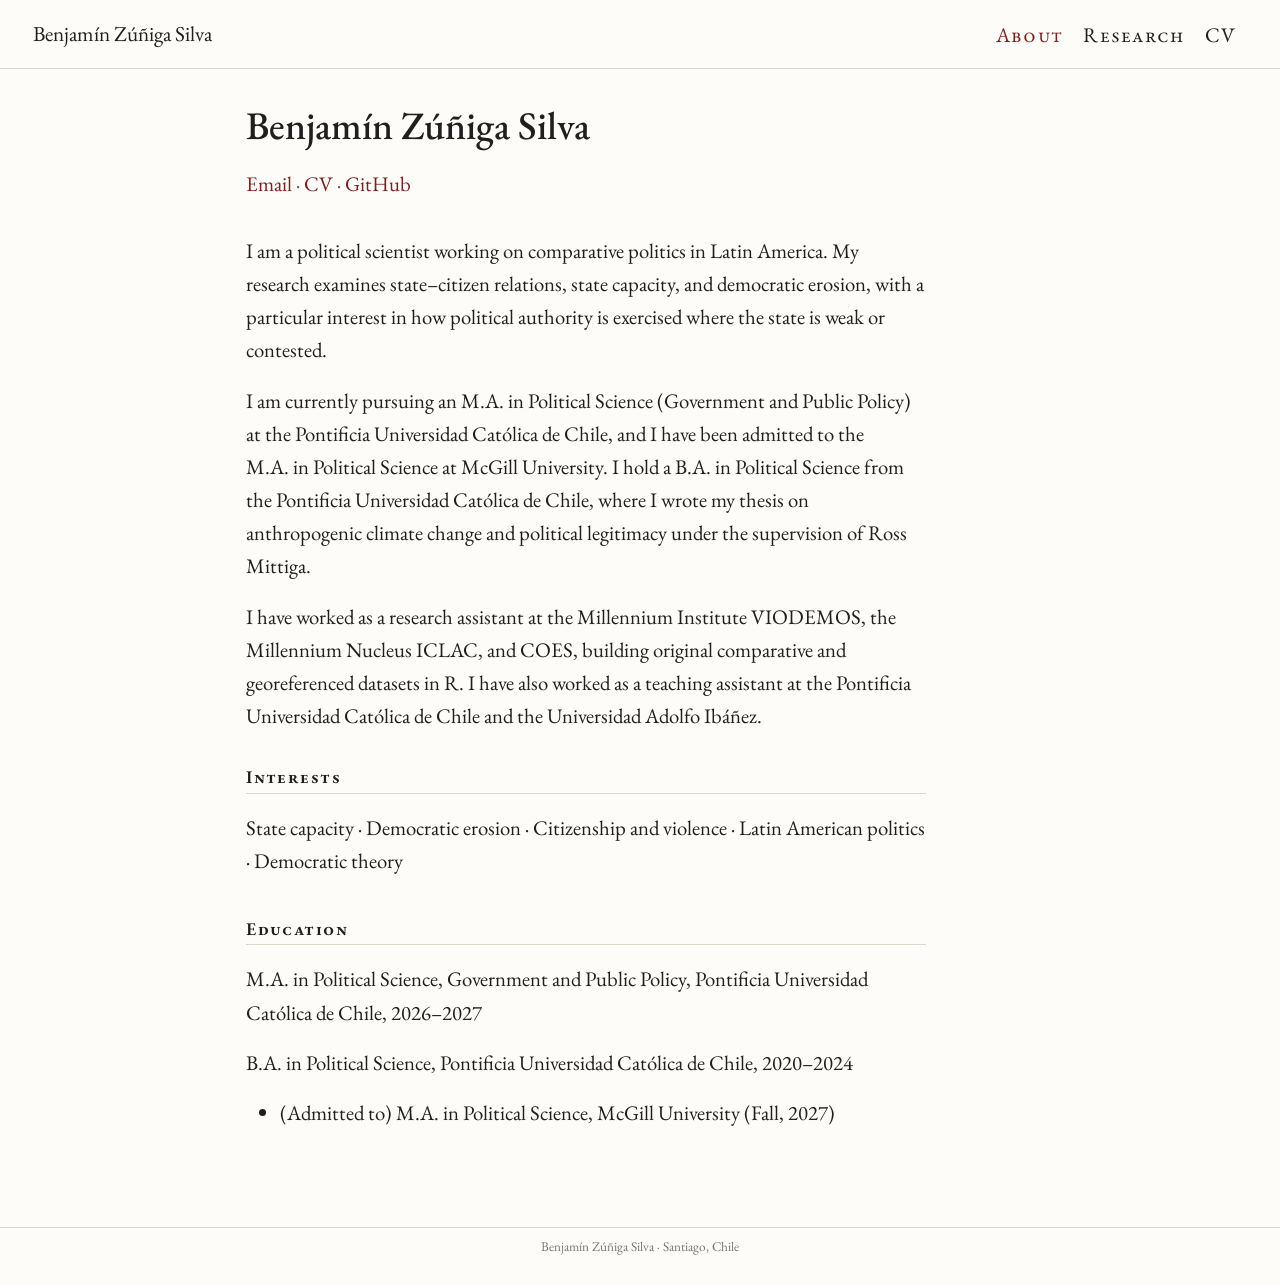
==== index.html @ 7d9057b8 "Built site for gh-pages" ====
<!DOCTYPE html>
<html xmlns="http://www.w3.org/1999/xhtml" lang="en" xml:lang="en"><head>

<meta charset="utf-8">
<meta name="generator" content="quarto-1.10.19">

<meta name="viewport" content="width=device-width, initial-scale=1.0, user-scalable=yes">


<title>Benjamín Zúñiga Silva</title>
<style>
/* Default styles provided by pandoc.
** See https://pandoc.org/MANUAL.html#variables-for-html for config info.
*/
span.smallcaps{font-variant: small-caps;}
div.columns{display: flex; gap: 1.5em;}
div.column{flex: auto;}
@media screen {
div.columns{gap: min(4vw, 1.5em);}
div.column{overflow-x: auto;}
}
div.hanging-indent{margin-left: 1.5em; text-indent: -1.5em;}
ul.task-list{list-style: none;}
ul.task-list li input[type="checkbox"] {
  width: 0.8em;
  margin: 0 0.8em 0.2em -1em; /* quarto-specific, see https://github.com/quarto-dev/quarto-cli/issues/4556 */ 
  vertical-align: middle;
}
</style>


<script src="site_libs/quarto-nav/quarto-nav.js"></script>
<script src="site_libs/quarto-nav/headroom.min.js"></script>
<script src="site_libs/clipboard/clipboard.min.js"></script>
<script src="site_libs/quarto-html/quarto.js" type="module"></script>
<script src="site_libs/quarto-html/tabsets/tabsets.js" type="module"></script>
<script src="site_libs/quarto-html/popper.min.js"></script>
<script src="site_libs/quarto-html/tippy.umd.min.js"></script>
<link href="site_libs/quarto-html/tippy.css" rel="stylesheet">
<link href="site_libs/quarto-html/quarto-syntax-highlighting-bf27225e3a48a9273f3daa8f8e829971.css" rel="stylesheet" id="quarto-text-highlighting-styles">
<script src="site_libs/bootstrap/bootstrap.min.js"></script>
<link href="site_libs/bootstrap/bootstrap-icons.css" rel="stylesheet">
<link href="site_libs/bootstrap/bootstrap-63e26e606b3689ae1793f62080dd4807.min.css" rel="stylesheet" append-hash="true" id="quarto-bootstrap" data-mode="light">
<script id="quarto-search-options" type="application/json">{
  "language": {
    "search-no-results-text": "No results",
    "search-matching-documents-text": "matching documents",
    "search-copy-link-title": "Copy link to search",
    "search-hide-matches-text": "Hide additional matches",
    "search-more-match-text": "more match in this document",
    "search-more-matches-text": "more matches in this document",
    "search-clear-button-title": "Clear",
    "search-text-placeholder": "",
    "search-detached-cancel-button-title": "Cancel",
    "search-submit-button-title": "Submit",
    "search-label": "Search"
  }
}</script>


</head>

<body class="nav-fixed fullcontent quarto-light">

<div id="quarto-search-results"></div>
  <header id="quarto-header" class="headroom fixed-top">
    <nav class="navbar navbar-expand-lg " data-bs-theme="dark">
      <div class="navbar-container container-fluid">
      <div class="navbar-brand-container mx-auto">
    <a class="navbar-brand" href="./index.html">
    <span class="navbar-title">Benjamín Zúñiga Silva</span>
    </a>
  </div>
          <button class="navbar-toggler" type="button" data-bs-toggle="collapse" data-bs-target="#navbarCollapse" aria-controls="navbarCollapse" role="menu" aria-expanded="false" aria-label="Toggle navigation" onclick="if (window.quartoToggleHeadroom) { window.quartoToggleHeadroom(); }">
  <span class="navbar-toggler-icon"></span>
</button>
          <div class="collapse navbar-collapse" id="navbarCollapse">
            <ul class="navbar-nav navbar-nav-scroll ms-auto">
  <li class="nav-item">
    <a class="nav-link active" href="./index.html" aria-current="page"> 
<span class="menu-text">About</span></a>
  </li>  
  <li class="nav-item">
    <a class="nav-link" href="./research.html"> 
<span class="menu-text">Research</span></a>
  </li>  
  <li class="nav-item">
    <a class="nav-link" href="./cv.pdf"> 
<span class="menu-text">CV</span></a>
  </li>  
</ul>
          </div> <!-- /navcollapse -->
            <div class="quarto-navbar-tools">
</div>
      </div> <!-- /container-fluid -->
    </nav>
</header>
<!-- content -->
<div id="quarto-content" class="quarto-container page-columns page-rows-contents page-layout-article page-navbar">
<!-- sidebar -->
<!-- margin-sidebar -->
    
<!-- main -->
<main class="content" id="quarto-document-content">

<header id="title-block-header" class="quarto-title-block default">
<div class="quarto-title">
<h1 class="title">Benjamín Zúñiga Silva</h1>
</div>



<div class="quarto-title-meta">

    
  
    
  </div>
  


</header>


<div class="contact">
<p><a href="mailto:benjamn.ziga@uc.cl">Email</a> · <a href="cv.pdf">CV</a> · <a href="https://github.com/benjaminzunigasilva">GitHub</a></p>
</div>
<p>I am a political scientist working on comparative politics in Latin America. My research examines state–citizen relations, state capacity, and democratic erosion, with a particular interest in how political authority is exercised where the state is weak or contested.</p>
<p>I am currently pursuing an M.A.&nbsp;in Political Science (Government and Public Policy) at the Pontificia Universidad Católica de Chile, and I have been admitted to the M.A.&nbsp;in Political Science at McGill University. I hold a B.A. in Political Science from the Pontificia Universidad Católica de Chile, where I wrote my thesis on anthropogenic climate change and political legitimacy under the supervision of Ross Mittiga.</p>
<p>I have worked as a research assistant at the Millennium Institute VIODEMOS, the Millennium Nucleus ICLAC, and COES, building original comparative and georeferenced datasets in R. I have also worked as a teaching assistant at the Pontificia Universidad Católica de Chile and the Universidad Adolfo Ibáñez.</p>
<section id="interests" class="level2">
<h2 data-anchor-id="interests">Interests</h2>
<p>State capacity · Democratic erosion · Citizenship and violence · Latin American politics · Democratic theory</p>
</section>
<section id="education" class="level2">
<h2 data-anchor-id="education">Education</h2>
<p>M.A.&nbsp;in Political Science, Government and Public Policy, Pontificia Universidad Católica de Chile, 2026–2027</p>
<p>B.A. in Political Science, Pontificia Universidad Católica de Chile, 2020–2024</p>
<ul>
<li>(Admitted to) M.A.&nbsp;in Political Science, McGill University (Fall, 2027)</li>
</ul>


</section>

</main> <!-- /main -->
<script id="quarto-html-after-body" type="application/javascript">
  window.document.addEventListener("DOMContentLoaded", function (event) {
    const isCodeAnnotation = (el) => {
      for (const clz of el.classList) {
        if (clz.startsWith('code-annotation-')) {                     
          return true;
        }
      }
      return false;
    }
    const onCopySuccess = function(e) {
      // button target
      const button = e.trigger;
      // don't keep focus
      button.blur();
      // flash "checked"
      button.classList.add('code-copy-button-checked');
      var currentTitle = button.getAttribute("title");
      button.setAttribute("title", "Copied!");
      let tooltip;
      if (window.bootstrap) {
        button.setAttribute("data-bs-toggle", "tooltip");
        button.setAttribute("data-bs-placement", "left");
        button.setAttribute("data-bs-title", "Copied!");
        tooltip = new bootstrap.Tooltip(button, 
          { trigger: "manual", 
            customClass: "code-copy-button-tooltip",
            offset: [0, -8]});
        tooltip.show();    
      }
      setTimeout(function() {
        if (tooltip) {
          tooltip.hide();
          button.removeAttribute("data-bs-title");
          button.removeAttribute("data-bs-toggle");
          button.removeAttribute("data-bs-placement");
        }
        button.setAttribute("title", currentTitle);
        button.classList.remove('code-copy-button-checked');
      }, 1000);
      // clear code selection
      e.clearSelection();
    }
    const getTextToCopy = function(trigger) {
      const outerScaffold = trigger.parentElement.cloneNode(true);
      const codeEl = outerScaffold.querySelector('code');
      for (const childEl of codeEl.children) {
        if (isCodeAnnotation(childEl)) {
          childEl.remove();
        }
      }
      return codeEl.innerText;
    }
    const clipboard = new window.ClipboardJS('.code-copy-button:not([data-in-quarto-modal])', {
      text: getTextToCopy
    });
    clipboard.on('success', onCopySuccess);
    if (window.document.getElementById('quarto-embedded-source-code-modal')) {
      const clipboardModal = new window.ClipboardJS('.code-copy-button[data-in-quarto-modal]', {
        text: getTextToCopy,
        container: window.document.getElementById('quarto-embedded-source-code-modal')
      });
      clipboardModal.on('success', onCopySuccess);
    }
      var localhostRegex = new RegExp(/^(?:http|https):\/\/localhost\:?[0-9]*\//);
      var mailtoRegex = new RegExp(/^mailto:/);
        var filterRegex = new RegExp("https:\/\/benjaminzunigasilva\.github\.io");
      var isInternal = (href) => {
          return filterRegex.test(href) || localhostRegex.test(href) || mailtoRegex.test(href);
      }
      // Inspect non-navigation links and adorn them if external
     var links = window.document.querySelectorAll('a[href]:not(.nav-link):not(.navbar-brand):not(.toc-action):not(.sidebar-link):not(.sidebar-item-toggle):not(.pagination-link):not(.no-external):not([aria-hidden]):not(.dropdown-item):not(.quarto-navigation-tool):not(.about-link)');
      for (var i=0; i<links.length; i++) {
        const link = links[i];
        if (!isInternal(link.href)) {
          // undo the damage that might have been done by quarto-nav.js in the case of
          // links that we want to consider external
          if (link.dataset.originalHref !== undefined) {
            link.href = link.dataset.originalHref;
          }
        }
      }
    function tippyHover(el, contentFn, onTriggerFn, onUntriggerFn) {
      const config = {
        allowHTML: true,
        maxWidth: 500,
        delay: 100,
        arrow: false,
        appendTo: function(el) {
            return el.parentElement;
        },
        interactive: true,
        interactiveBorder: 10,
        theme: 'quarto',
        placement: 'bottom-start',
      };
      if (contentFn) {
        config.content = contentFn;
      }
      if (onTriggerFn) {
        config.onTrigger = onTriggerFn;
      }
      if (onUntriggerFn) {
        config.onUntrigger = onUntriggerFn;
      }
      window.tippy(el, config); 
    }
    const noterefs = window.document.querySelectorAll('a[role="doc-noteref"]');
    for (var i=0; i<noterefs.length; i++) {
      const ref = noterefs[i];
      tippyHover(ref, function() {
        // use id or data attribute instead here
        let href = ref.getAttribute('data-footnote-href') || ref.getAttribute('href');
        try { href = new URL(href).hash; } catch {}
        const id = href.replace(/^#\/?/, "");
        const note = window.document.getElementById(id);
        if (note) {
          return note.innerHTML;
        } else {
          return "";
        }
      });
    }
    const xrefs = window.document.querySelectorAll('a.quarto-xref');
    const processXRef = (id, note) => {
      // Strip column container classes
      const stripColumnClz = (el) => {
        el.classList.remove("page-full", "page-columns");
        if (el.children) {
          for (const child of el.children) {
            stripColumnClz(child);
          }
        }
      }
      stripColumnClz(note)
      if (id === null || id.startsWith('sec-')) {
        // Special case sections, only their first couple elements
        const container = document.createElement("div");
        if (note.children && note.children.length > 2) {
          container.appendChild(note.children[0].cloneNode(true));
          for (let i = 1; i < note.children.length; i++) {
            const child = note.children[i];
            if (child.tagName === "P" && child.innerText === "") {
              continue;
            } else {
              container.appendChild(child.cloneNode(true));
              break;
            }
          }
          if (window.Quarto?.typesetMath) {
            window.Quarto.typesetMath(container);
          }
          return container.innerHTML
        } else {
          if (window.Quarto?.typesetMath) {
            window.Quarto.typesetMath(note);
          }
          return note.innerHTML;
        }
      } else {
        // Remove any anchor links if they are present
        const anchorLink = note.querySelector('a.anchorjs-link');
        if (anchorLink) {
          anchorLink.remove();
        }
        if (window.Quarto?.typesetMath) {
          window.Quarto.typesetMath(note);
        }
        if (note.classList.contains("callout")) {
          return note.outerHTML;
        } else {
          return note.innerHTML;
        }
      }
    }
    for (var i=0; i<xrefs.length; i++) {
      const xref = xrefs[i];
      tippyHover(xref, undefined, function(instance) {
        instance.disable();
        let url = xref.getAttribute('href');
        let hash = undefined; 
        if (url.startsWith('#')) {
          hash = url;
        } else {
          try { hash = new URL(url).hash; } catch {}
        }
        if (hash) {
          const id = hash.replace(/^#\/?/, "");
          const note = window.document.getElementById(id);
          if (note !== null) {
            try {
              const html = processXRef(id, note.cloneNode(true));
              instance.setContent(html);
            } finally {
              instance.enable();
              instance.show();
            }
          } else {
            // See if we can fetch this
            fetch(url.split('#')[0])
            .then(res => res.text())
            .then(html => {
              const parser = new DOMParser();
              const htmlDoc = parser.parseFromString(html, "text/html");
              const note = htmlDoc.getElementById(id);
              if (note !== null) {
                const html = processXRef(id, note);
                instance.setContent(html);
              } 
            }).finally(() => {
              instance.enable();
              instance.show();
            });
          }
        } else {
          // See if we can fetch a full url (with no hash to target)
          // This is a special case and we should probably do some content thinning / targeting
          fetch(url)
          .then(res => res.text())
          .then(html => {
            const parser = new DOMParser();
            const htmlDoc = parser.parseFromString(html, "text/html");
            const note = htmlDoc.querySelector('main.content');
            if (note !== null) {
              // This should only happen for chapter cross references
              // (since there is no id in the URL)
              // remove the first header
              if (note.children.length > 0 && note.children[0].tagName === "HEADER") {
                note.children[0].remove();
              }
              const html = processXRef(null, note);
              instance.setContent(html);
            } 
          }).finally(() => {
            instance.enable();
            instance.show();
          });
        }
      }, function(instance) {
      });
    }
        let selectedAnnoteEl;
        const selectorForAnnotation = ( cell, annotation) => {
          let cellAttr = 'data-code-cell="' + cell + '"';
          let lineAttr = 'data-code-annotation="' +  annotation + '"';
          const selector = 'span[' + cellAttr + '][' + lineAttr + ']';
          return selector;
        }
        const selectCodeLines = (annoteEl) => {
          const doc = window.document;
          const targetCell = annoteEl.getAttribute("data-target-cell");
          const targetAnnotation = annoteEl.getAttribute("data-target-annotation");
          const annoteSpan = window.document.querySelector(selectorForAnnotation(targetCell, targetAnnotation));
          const lines = annoteSpan.getAttribute("data-code-lines").split(",");
          const lineIds = lines.map((line) => {
            return targetCell + "-" + line;
          })
          let top = null;
          let height = null;
          let parent = null;
          if (lineIds.length > 0) {
              //compute the position of the single el (top and bottom and make a div)
              const el = window.document.getElementById(lineIds[0]);
              top = el.offsetTop;
              height = el.offsetHeight;
              parent = el.parentElement.parentElement;
            if (lineIds.length > 1) {
              const lastEl = window.document.getElementById(lineIds[lineIds.length - 1]);
              const bottom = lastEl.offsetTop + lastEl.offsetHeight;
              height = bottom - top;
            }
            if (top !== null && height !== null && parent !== null) {
              // cook up a div (if necessary) and position it 
              let div = window.document.getElementById("code-annotation-line-highlight");
              if (div === null) {
                div = window.document.createElement("div");
                div.setAttribute("id", "code-annotation-line-highlight");
                div.style.position = 'absolute';
                parent.appendChild(div);
              }
              div.style.top = top - 2 + "px";
              div.style.height = height + 4 + "px";
              div.style.left = 0;
              let gutterDiv = window.document.getElementById("code-annotation-line-highlight-gutter");
              if (gutterDiv === null) {
                gutterDiv = window.document.createElement("div");
                gutterDiv.setAttribute("id", "code-annotation-line-highlight-gutter");
                gutterDiv.style.position = 'absolute';
                const codeCell = window.document.getElementById(targetCell);
                const gutter = codeCell.querySelector('.code-annotation-gutter');
                gutter.appendChild(gutterDiv);
              }
              gutterDiv.style.top = top - 2 + "px";
              gutterDiv.style.height = height + 4 + "px";
            }
            selectedAnnoteEl = annoteEl;
          }
        };
        const unselectCodeLines = () => {
          const elementsIds = ["code-annotation-line-highlight", "code-annotation-line-highlight-gutter"];
          elementsIds.forEach((elId) => {
            const div = window.document.getElementById(elId);
            if (div) {
              div.remove();
            }
          });
          selectedAnnoteEl = undefined;
        };
          // Handle positioning of the toggle
      window.addEventListener(
        "resize",
        throttle(() => {
          elRect = undefined;
          if (selectedAnnoteEl) {
            selectCodeLines(selectedAnnoteEl);
          }
        }, 10)
      );
      function throttle(fn, ms) {
      let throttle = false;
      let timer;
        return (...args) => {
          if(!throttle) { // first call gets through
              fn.apply(this, args);
              throttle = true;
          } else { // all the others get throttled
              if(timer) clearTimeout(timer); // cancel #2
              timer = setTimeout(() => {
                fn.apply(this, args);
                timer = throttle = false;
              }, ms);
          }
        };
      }
        // Attach click handler to the DT
        const annoteDls = window.document.querySelectorAll('dt[data-target-cell]');
        for (const annoteDlNode of annoteDls) {
          annoteDlNode.addEventListener('click', (event) => {
            const clickedEl = event.target;
            if (clickedEl !== selectedAnnoteEl) {
              unselectCodeLines();
              const activeEl = window.document.querySelector('dt[data-target-cell].code-annotation-active');
              if (activeEl) {
                activeEl.classList.remove('code-annotation-active');
              }
              selectCodeLines(clickedEl);
              clickedEl.classList.add('code-annotation-active');
            } else {
              // Unselect the line
              unselectCodeLines();
              clickedEl.classList.remove('code-annotation-active');
            }
          });
        }
    const findCites = (el) => {
      const parentEl = el.parentElement;
      if (parentEl) {
        const cites = parentEl.dataset.cites;
        if (cites) {
          return {
            el,
            cites: cites.split(' ')
          };
        } else {
          return findCites(el.parentElement)
        }
      } else {
        return undefined;
      }
    };
    var bibliorefs = window.document.querySelectorAll('a[role="doc-biblioref"]');
    for (var i=0; i<bibliorefs.length; i++) {
      const ref = bibliorefs[i];
      const citeInfo = findCites(ref);
      if (citeInfo) {
        tippyHover(citeInfo.el, function() {
          var popup = window.document.createElement('div');
          citeInfo.cites.forEach(function(cite) {
            var citeDiv = window.document.createElement('div');
            citeDiv.classList.add('hanging-indent');
            citeDiv.classList.add('csl-entry');
            var biblioDiv = window.document.getElementById('ref-' + cite);
            if (biblioDiv) {
              citeDiv.innerHTML = biblioDiv.innerHTML;
            }
            popup.appendChild(citeDiv);
          });
          return popup.innerHTML;
        });
      }
    }
  });
  </script>
</div> <!-- /content -->
<footer class="footer">
  <div class="nav-footer">
    <div class="nav-footer-left">
      &nbsp;
    </div>   
    <div class="nav-footer-center">
<p>Benjamín Zúñiga Silva · Santiago, Chile</p>
</div>
    <div class="nav-footer-right">
      &nbsp;
    </div>
  </div>
</footer>




</body></html>
---- site_libs/quarto-html/tippy.css ----
.tippy-box[data-animation=fade][data-state=hidden]{opacity:0}[data-tippy-root]{max-width:calc(100vw - 10px)}.tippy-box{position:relative;background-color:#333;color:#fff;border-radius:4px;font-size:14px;line-height:1.4;white-space:normal;outline:0;transition-property:transform,visibility,opacity}.tippy-box[data-placement^=top]>.tippy-arrow{bottom:0}.tippy-box[data-placement^=top]>.tippy-arrow:before{bottom:-7px;left:0;border-width:8px 8px 0;border-top-color:initial;transform-origin:center top}.tippy-box[data-placement^=bottom]>.tippy-arrow{top:0}.tippy-box[data-placement^=bottom]>.tippy-arrow:before{top:-7px;left:0;border-width:0 8px 8px;border-bottom-color:initial;transform-origin:center bottom}.tippy-box[data-placement^=left]>.tippy-arrow{right:0}.tippy-box[data-placement^=left]>.tippy-arrow:before{border-width:8px 0 8px 8px;border-left-color:initial;right:-7px;transform-origin:center left}.tippy-box[data-placement^=right]>.tippy-arrow{left:0}.tippy-box[data-placement^=right]>.tippy-arrow:before{left:-7px;border-width:8px 8px 8px 0;border-right-color:initial;transform-origin:center right}.tippy-box[data-inertia][data-state=visible]{transition-timing-function:cubic-bezier(.54,1.5,.38,1.11)}.tippy-arrow{width:16px;height:16px;color:#333}.tippy-arrow:before{content:"";position:absolute;border-color:transparent;border-style:solid}.tippy-content{position:relative;padding:5px 9px;z-index:1}
---- site_libs/quarto-html/quarto-syntax-highlighting-bf27225e3a48a9273f3daa8f8e829971.css ----
/* quarto syntax highlight colors */
:root {
  --quarto-hl-ot-color: #003B4F;
  --quarto-hl-at-color: #657422;
  --quarto-hl-ss-color: #20794D;
  --quarto-hl-an-color: #5E5E5E;
  --quarto-hl-fu-color: #4758AB;
  --quarto-hl-st-color: #20794D;
  --quarto-hl-cf-color: #003B4F;
  --quarto-hl-op-color: #5E5E5E;
  --quarto-hl-er-color: #AD0000;
  --quarto-hl-bn-color: #AD0000;
  --quarto-hl-al-color: #AD0000;
  --quarto-hl-va-color: #111111;
  --quarto-hl-bu-color: inherit;
  --quarto-hl-ex-color: inherit;
  --quarto-hl-pp-color: #AD0000;
  --quarto-hl-in-color: #5E5E5E;
  --quarto-hl-vs-color: #20794D;
  --quarto-hl-wa-color: #5E5E5E;
  --quarto-hl-do-color: #5E5E5E;
  --quarto-hl-im-color: #00769E;
  --quarto-hl-ch-color: #20794D;
  --quarto-hl-dt-color: #AD0000;
  --quarto-hl-fl-color: #AD0000;
  --quarto-hl-co-color: #5E5E5E;
  --quarto-hl-cv-color: #5E5E5E;
  --quarto-hl-cn-color: #8f5902;
  --quarto-hl-sc-color: #5E5E5E;
  --quarto-hl-dv-color: #AD0000;
  --quarto-hl-kw-color: #003B4F;
}

/* other quarto variables */
:root {
  --quarto-font-monospace: SFMono-Regular, Menlo, Monaco, Consolas, "Liberation Mono", "Courier New", monospace;
}

/* syntax highlight based on Pandoc's rules */
pre > code.sourceCode > span {
  color: #003B4F;
}

code.sourceCode > span {
  color: #003B4F;
}

div.sourceCode,
div.sourceCode pre.sourceCode {
  color: #003B4F;
}

/* Normal */
code span {
  color: #003B4F;
}

/* Alert */
code span.al {
  color: #AD0000;
  font-style: inherit;
}

/* Annotation */
code span.an {
  color: #5E5E5E;
  font-style: inherit;
}

/* Attribute */
code span.at {
  color: #657422;
  font-style: inherit;
}

/* BaseN */
code span.bn {
  color: #AD0000;
  font-style: inherit;
}

/* BuiltIn */
code span.bu {
  font-style: inherit;
}

/* ControlFlow */
code span.cf {
  color: #003B4F;
  font-weight: bold;
  font-style: inherit;
}

/* Char */
code span.ch {
  color: #20794D;
  font-style: inherit;
}

/* Constant */
code span.cn {
  color: #8f5902;
  font-style: inherit;
}

/* Comment */
code span.co {
  color: #5E5E5E;
  font-style: inherit;
}

/* CommentVar */
code span.cv {
  color: #5E5E5E;
  font-style: italic;
}

/* Documentation */
code span.do {
  color: #5E5E5E;
  font-style: italic;
}

/* DataType */
code span.dt {
  color: #AD0000;
  font-style: inherit;
}

/* DecVal */
code span.dv {
  color: #AD0000;
  font-style: inherit;
}

/* Error */
code span.er {
  color: #AD0000;
  font-style: inherit;
}

/* Extension */
code span.ex {
  font-style: inherit;
}

/* Float */
code span.fl {
  color: #AD0000;
  font-style: inherit;
}

/* Function */
code span.fu {
  color: #4758AB;
  font-style: inherit;
}

/* Import */
code span.im {
  color: #00769E;
  font-style: inherit;
}

/* Information */
code span.in {
  color: #5E5E5E;
  font-style: inherit;
}

/* Keyword */
code span.kw {
  color: #003B4F;
  font-weight: bold;
  font-style: inherit;
}

/* Operator */
code span.op {
  color: #5E5E5E;
  font-style: inherit;
}

/* Other */
code span.ot {
  color: #003B4F;
  font-style: inherit;
}

/* Preprocessor */
code span.pp {
  color: #AD0000;
  font-style: inherit;
}

/* SpecialChar */
code span.sc {
  color: #5E5E5E;
  font-style: inherit;
}

/* SpecialString */
code span.ss {
  color: #20794D;
  font-style: inherit;
}

/* String */
code span.st {
  color: #20794D;
  font-style: inherit;
}

/* Variable */
code span.va {
  color: #111111;
  font-style: inherit;
}

/* VerbatimString */
code span.vs {
  color: #20794D;
  font-style: inherit;
}

/* Warning */
code span.wa {
  color: #5E5E5E;
  font-style: italic;
}

.prevent-inlining {
  content: "</";
}

/*# sourceMappingURL=8be38f48d34c45af72792cbd699585e7.css.map */
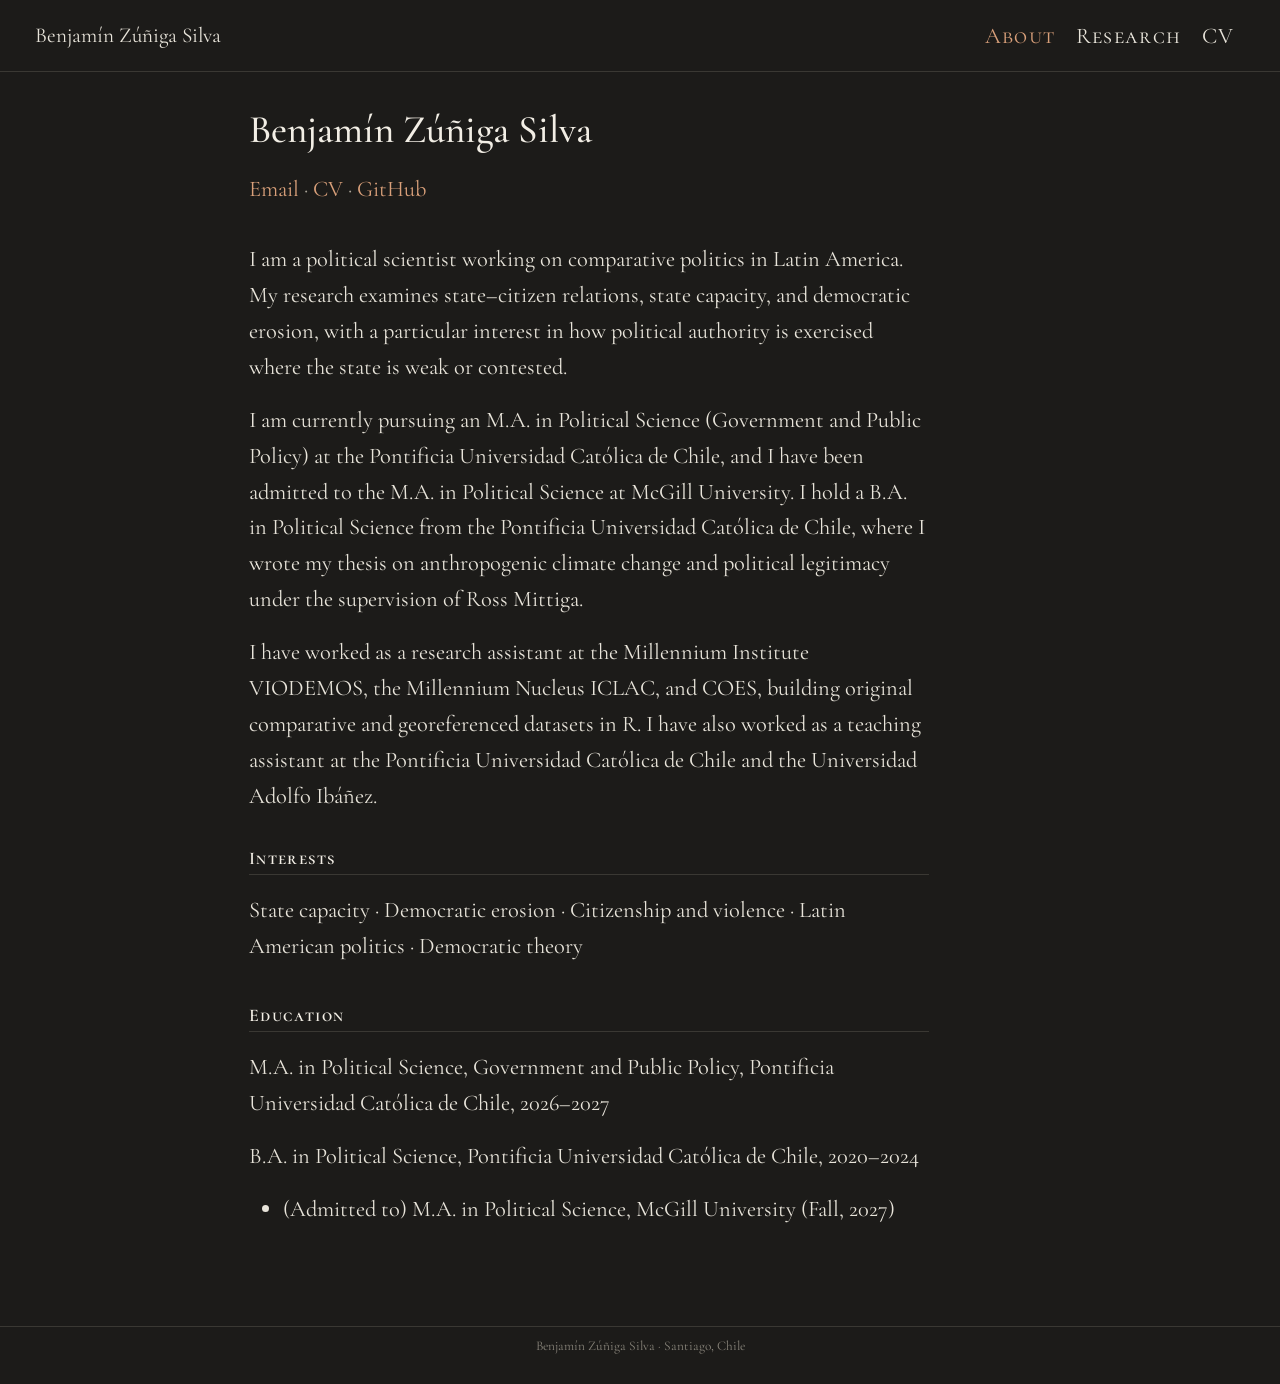
==== commit 5822168f: "Built site for gh-pages" ====
--- a/index.html
+++ b/index.html
@@ -37,10 +37,10 @@
 <script src="site_libs/quarto-html/popper.min.js"></script>
 <script src="site_libs/quarto-html/tippy.umd.min.js"></script>
 <link href="site_libs/quarto-html/tippy.css" rel="stylesheet">
-<link href="site_libs/quarto-html/quarto-syntax-highlighting-bf27225e3a48a9273f3daa8f8e829971.css" rel="stylesheet" id="quarto-text-highlighting-styles">
+<link href="site_libs/quarto-html/quarto-syntax-highlighting-dark-b626d73c4c936ccc3cb08be7d45d1df6.css" rel="stylesheet" id="quarto-text-highlighting-styles">
 <script src="site_libs/bootstrap/bootstrap.min.js"></script>
 <link href="site_libs/bootstrap/bootstrap-icons.css" rel="stylesheet">
-<link href="site_libs/bootstrap/bootstrap-63e26e606b3689ae1793f62080dd4807.min.css" rel="stylesheet" append-hash="true" id="quarto-bootstrap" data-mode="light">
+<link href="site_libs/bootstrap/bootstrap-64f70903b8ad0e9bda1db15877150b07.min.css" rel="stylesheet" append-hash="true" id="quarto-bootstrap" data-mode="dark">
 <script id="quarto-search-options" type="application/json">{
   "language": {
     "search-no-results-text": "No results",
--- a/site_libs/quarto-html/quarto-syntax-highlighting-dark-b626d73c4c936ccc3cb08be7d45d1df6.css
+++ b/site_libs/quarto-html/quarto-syntax-highlighting-dark-b626d73c4c936ccc3cb08be7d45d1df6.css
@@ -0,0 +1,219 @@
+/* quarto syntax highlight colors */
+:root {
+  --quarto-hl-al-color: #f07178;
+  --quarto-hl-an-color: #d4d0ab;
+  --quarto-hl-at-color: #00e0e0;
+  --quarto-hl-bn-color: #d4d0ab;
+  --quarto-hl-bu-color: #abe338;
+  --quarto-hl-ch-color: #abe338;
+  --quarto-hl-co-color: #f8f8f2;
+  --quarto-hl-cv-color: #ffd700;
+  --quarto-hl-cn-color: #ffd700;
+  --quarto-hl-cf-color: #ffa07a;
+  --quarto-hl-dt-color: #ffa07a;
+  --quarto-hl-dv-color: #d4d0ab;
+  --quarto-hl-do-color: #f8f8f2;
+  --quarto-hl-er-color: #f07178;
+  --quarto-hl-ex-color: #00e0e0;
+  --quarto-hl-fl-color: #d4d0ab;
+  --quarto-hl-fu-color: #ffa07a;
+  --quarto-hl-im-color: #abe338;
+  --quarto-hl-in-color: #d4d0ab;
+  --quarto-hl-kw-color: #ffa07a;
+  --quarto-hl-op-color: #ffa07a;
+  --quarto-hl-ot-color: #00e0e0;
+  --quarto-hl-pp-color: #dcc6e0;
+  --quarto-hl-re-color: #00e0e0;
+  --quarto-hl-sc-color: #abe338;
+  --quarto-hl-ss-color: #abe338;
+  --quarto-hl-st-color: #abe338;
+  --quarto-hl-va-color: #00e0e0;
+  --quarto-hl-vs-color: #abe338;
+  --quarto-hl-wa-color: #dcc6e0;
+}
+
+/* other quarto variables */
+:root {
+  --quarto-font-monospace: SFMono-Regular, Menlo, Monaco, Consolas, "Liberation Mono", "Courier New", monospace;
+}
+
+/* syntax highlight based on Pandoc's rules */
+pre > code.sourceCode > span {
+  color: #f8f8f2;
+}
+
+code.sourceCode > span {
+  color: #f8f8f2;
+}
+
+div.sourceCode,
+div.sourceCode pre.sourceCode {
+  color: #f8f8f2;
+}
+
+/* Normal */
+code span {
+  color: #f8f8f2;
+}
+
+/* Alert */
+code span.al {
+  color: #f07178;
+}
+
+/* Annotation */
+code span.an {
+  color: #d4d0ab;
+}
+
+/* Attribute */
+code span.at {
+  color: #00e0e0;
+}
+
+/* BaseN */
+code span.bn {
+  color: #d4d0ab;
+}
+
+/* BuiltIn */
+code span.bu {
+  color: #abe338;
+}
+
+/* ControlFlow */
+code span.cf {
+  font-weight: bold;
+  color: #ffa07a;
+}
+
+/* Char */
+code span.ch {
+  color: #abe338;
+}
+
+/* Constant */
+code span.cn {
+  color: #ffd700;
+}
+
+/* Comment */
+code span.co {
+  font-style: italic;
+  color: #f8f8f2;
+}
+
+/* CommentVar */
+code span.cv {
+  color: #ffd700;
+}
+
+/* Documentation */
+code span.do {
+  color: #f8f8f2;
+}
+
+/* DataType */
+code span.dt {
+  color: #ffa07a;
+}
+
+/* DecVal */
+code span.dv {
+  color: #d4d0ab;
+}
+
+/* Error */
+code span.er {
+  color: #f07178;
+  text-decoration: underline;
+}
+
+/* Extension */
+code span.ex {
+  font-weight: bold;
+  color: #00e0e0;
+}
+
+/* Float */
+code span.fl {
+  color: #d4d0ab;
+}
+
+/* Function */
+code span.fu {
+  color: #ffa07a;
+}
+
+/* Import */
+code span.im {
+  color: #abe338;
+}
+
+/* Information */
+code span.in {
+  color: #d4d0ab;
+}
+
+/* Keyword */
+code span.kw {
+  font-weight: bold;
+  color: #ffa07a;
+}
+
+/* Operator */
+code span.op {
+  color: #ffa07a;
+}
+
+/* Other */
+code span.ot {
+  color: #00e0e0;
+}
+
+/* Preprocessor */
+code span.pp {
+  color: #dcc6e0;
+}
+
+/* RegionMarker */
+code span.re {
+  background-color: #f8f8f2;
+  color: #00e0e0;
+}
+
+/* SpecialChar */
+code span.sc {
+  color: #abe338;
+}
+
+/* SpecialString */
+code span.ss {
+  color: #abe338;
+}
+
+/* String */
+code span.st {
+  color: #abe338;
+}
+
+/* Variable */
+code span.va {
+  color: #00e0e0;
+}
+
+/* VerbatimString */
+code span.vs {
+  color: #abe338;
+}
+
+/* Warning */
+code span.wa {
+  color: #dcc6e0;
+}
+
+.prevent-inlining {
+  content: "</";
+}
+
+/*# sourceMappingURL=a269c63e8167c3ae395728e86feb0848.css.map */
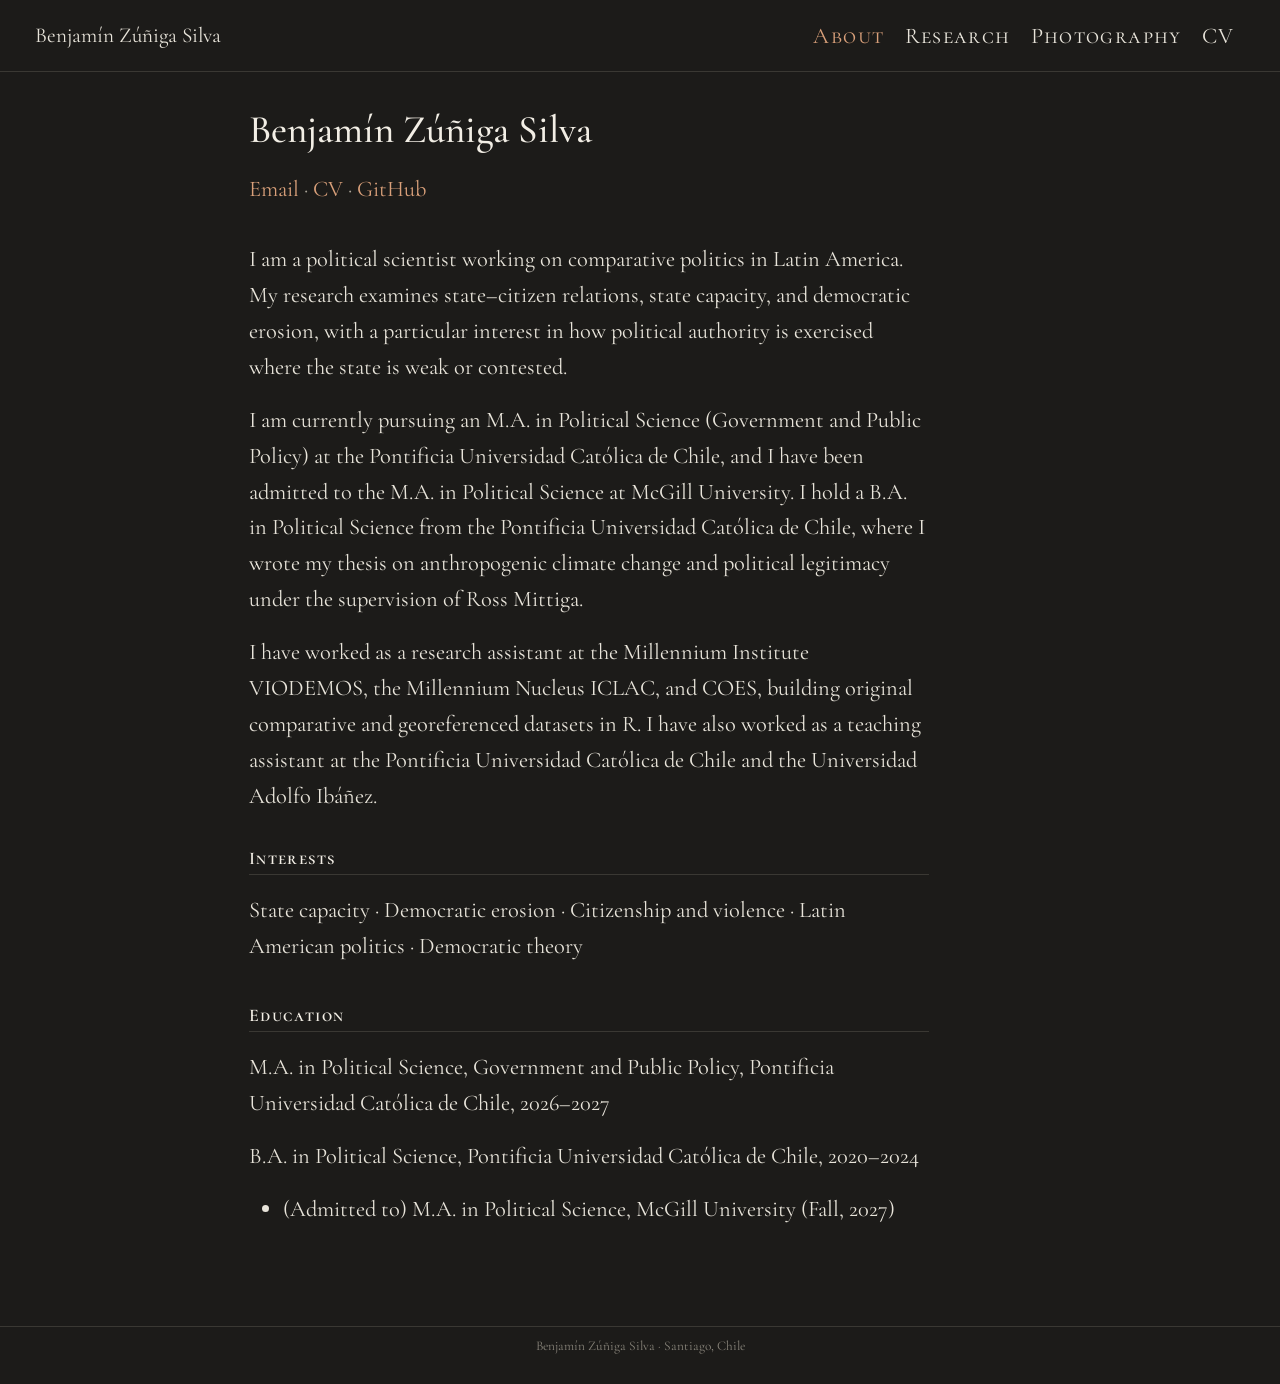
==== commit c5b3ada1: "Built site for gh-pages" ====
--- a/index.html
+++ b/index.html
@@ -85,6 +85,10 @@
 <span class="menu-text">Research</span></a>
   </li>  
   <li class="nav-item">
+    <a class="nav-link" href="./photography.html"> 
+<span class="menu-text">Photography</span></a>
+  </li>  
+  <li class="nav-item">
     <a class="nav-link" href="./cv.pdf"> 
 <span class="menu-text">CV</span></a>
   </li>  
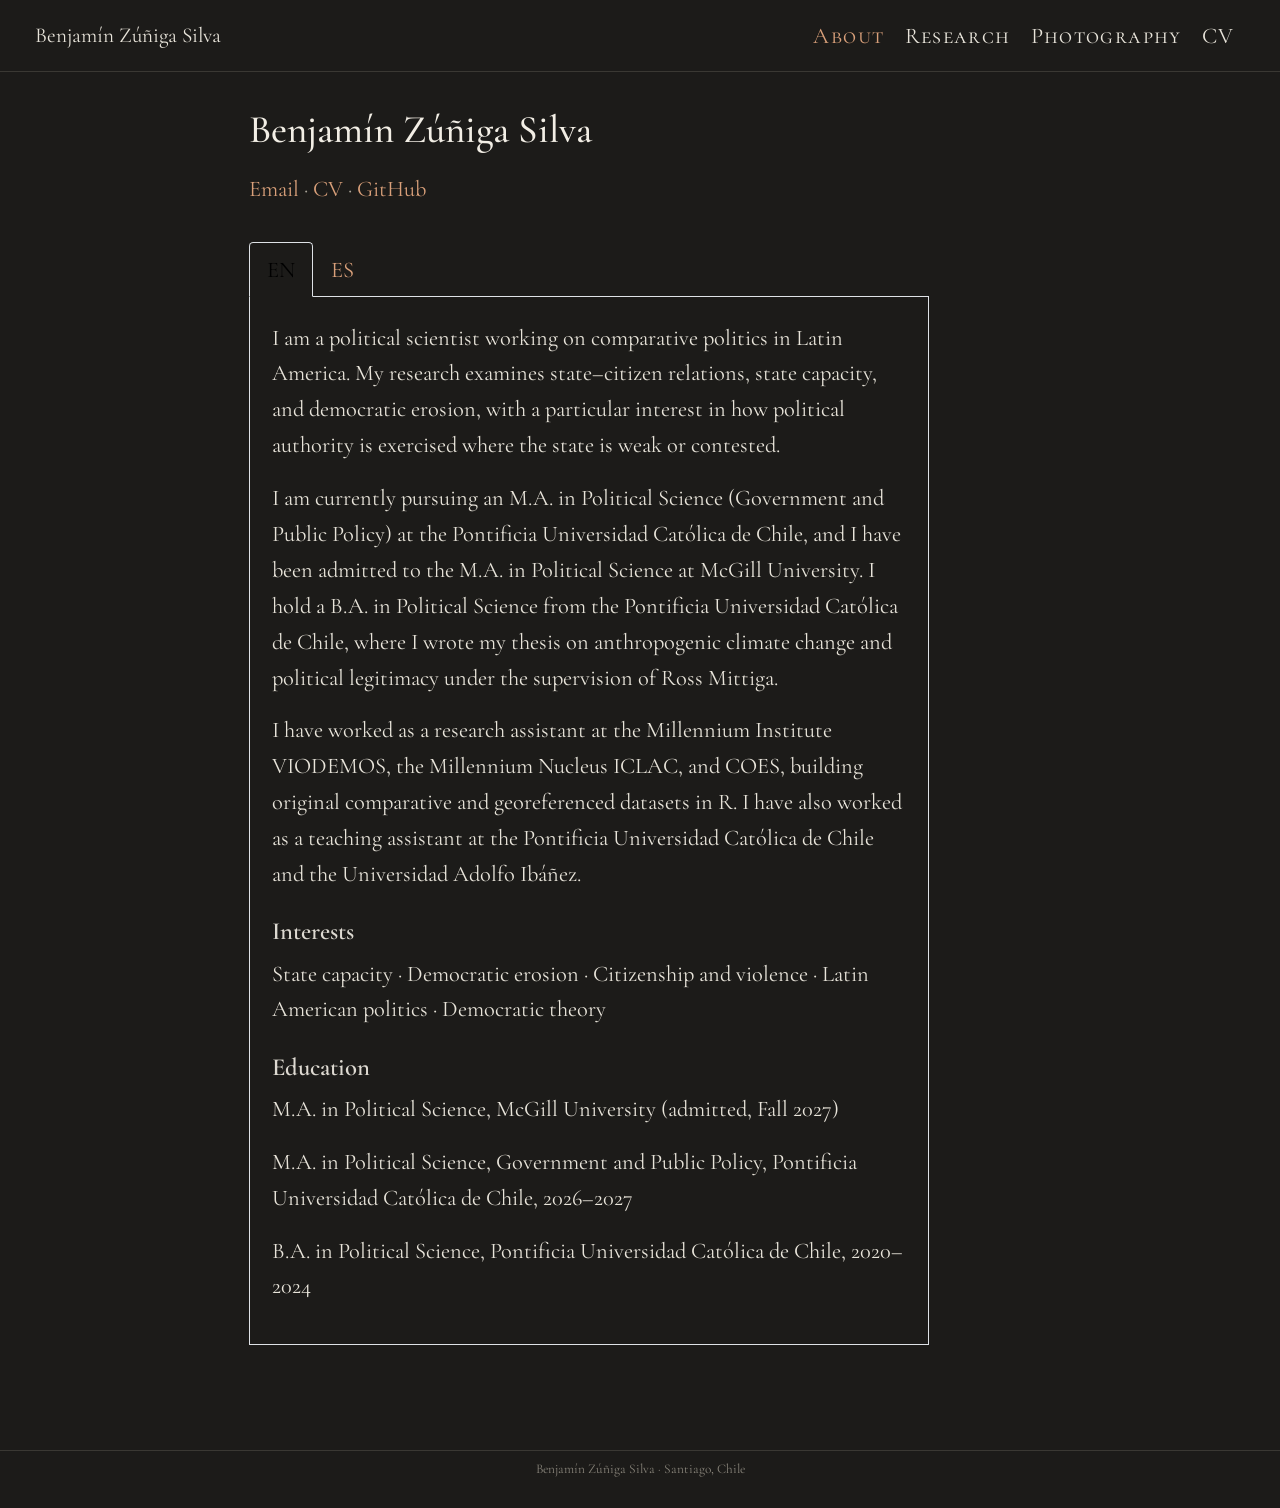
==== commit a8b400f6: "Built site for gh-pages" ====
--- a/index.html
+++ b/index.html
@@ -40,7 +40,7 @@
 <link href="site_libs/quarto-html/quarto-syntax-highlighting-dark-b626d73c4c936ccc3cb08be7d45d1df6.css" rel="stylesheet" id="quarto-text-highlighting-styles">
 <script src="site_libs/bootstrap/bootstrap.min.js"></script>
 <link href="site_libs/bootstrap/bootstrap-icons.css" rel="stylesheet">
-<link href="site_libs/bootstrap/bootstrap-64f70903b8ad0e9bda1db15877150b07.min.css" rel="stylesheet" append-hash="true" id="quarto-bootstrap" data-mode="dark">
+<link href="site_libs/bootstrap/bootstrap-730f56af0776e4a1a67507d737032341.min.css" rel="stylesheet" append-hash="true" id="quarto-bootstrap" data-mode="dark">
 <script id="quarto-search-options" type="application/json">{
   "language": {
     "search-no-results-text": "No results",
@@ -129,23 +129,43 @@
 <div class="contact">
 <p><a href="mailto:benjamn.ziga@uc.cl">Email</a> · <a href="cv.pdf">CV</a> · <a href="https://github.com/benjaminzunigasilva">GitHub</a></p>
 </div>
+<div class="tabset-margin-container"></div><div class="panel-tabset" data-group="lang">
+<ul class="nav nav-tabs" role="tablist"><li class="nav-item" role="presentation"><a class="nav-link active" id="tabset-1-1-tab" data-bs-toggle="tab" data-bs-target="#tabset-1-1" role="tab" aria-controls="tabset-1-1" aria-selected="true" href="">EN</a></li><li class="nav-item" role="presentation"><a class="nav-link" id="tabset-1-2-tab" data-bs-toggle="tab" data-bs-target="#tabset-1-2" role="tab" aria-controls="tabset-1-2" aria-selected="false" href="">ES</a></li></ul>
+<div class="tab-content" data-group="lang">
+<div id="tabset-1-1" class="tab-pane active" role="tabpanel" aria-labelledby="tabset-1-1-tab">
 <p>I am a political scientist working on comparative politics in Latin America. My research examines state–citizen relations, state capacity, and democratic erosion, with a particular interest in how political authority is exercised where the state is weak or contested.</p>
 <p>I am currently pursuing an M.A.&nbsp;in Political Science (Government and Public Policy) at the Pontificia Universidad Católica de Chile, and I have been admitted to the M.A.&nbsp;in Political Science at McGill University. I hold a B.A. in Political Science from the Pontificia Universidad Católica de Chile, where I wrote my thesis on anthropogenic climate change and political legitimacy under the supervision of Ross Mittiga.</p>
 <p>I have worked as a research assistant at the Millennium Institute VIODEMOS, the Millennium Nucleus ICLAC, and COES, building original comparative and georeferenced datasets in R. I have also worked as a teaching assistant at the Pontificia Universidad Católica de Chile and the Universidad Adolfo Ibáñez.</p>
-<section id="interests" class="level2">
-<h2 data-anchor-id="interests">Interests</h2>
+<section id="interests" class="level3">
+<h3 data-anchor-id="interests">Interests</h3>
 <p>State capacity · Democratic erosion · Citizenship and violence · Latin American politics · Democratic theory</p>
 </section>
-<section id="education" class="level2">
-<h2 data-anchor-id="education">Education</h2>
+<section id="education" class="level3">
+<h3 data-anchor-id="education">Education</h3>
+<p>M.A.&nbsp;in Political Science, McGill University (admitted, Fall 2027)</p>
 <p>M.A.&nbsp;in Political Science, Government and Public Policy, Pontificia Universidad Católica de Chile, 2026–2027</p>
 <p>B.A. in Political Science, Pontificia Universidad Católica de Chile, 2020–2024</p>
-<ul>
-<li>(Admitted to) M.A.&nbsp;in Political Science, McGill University (Fall, 2027)</li>
-</ul>
-
-
 </section>
+</div>
+<div id="tabset-1-2" class="tab-pane" role="tabpanel" aria-labelledby="tabset-1-2-tab">
+<p>Soy cientista político, y me especializo en política comparada en América Latina. Mi investigación se enfoca en las relaciones entre Estado y ciudadanía, la capacidad estatal y la erosión democrática, con especial interés en cómo se ejerce la autoridad política donde la presencia del Estado es débil o disputada.</p>
+<p>Actualmente curso el Magíster en Ciencia Política, mención Gobierno y Políticas Públicas, en la Pontificia Universidad Católica de Chile, y fui admitido al M.A.&nbsp;in Political Science de McGill University. Soy Cientista Político de la Pontificia Universidad Católica de Chile, donde escribí mi tesis sobre cambio climático antropogénico y legitimidad política bajo la supervisión de Ross Mittiga.</p>
+<p>He trabajado como ayudante de investigación en el Instituto Milenio VIODEMOS, el Núcleo Milenio ICLAC y COES, construyendo bases de datos comparadas y georreferenciadas originales en R. También he sido ayudante de cátedra en la PUC y en la Universidad Adolfo Ibáñez.</p>
+<section id="intereses" class="level3">
+<h3 data-anchor-id="intereses">Intereses</h3>
+<p>Capacidad estatal · Erosión democrática · Ciudadanía y violencia · Política latinoamericana · Teoría democrática</p>
+</section>
+<section id="formación" class="level3">
+<h3 data-anchor-id="formación">Formación</h3>
+<p>M.A.&nbsp;in Political Science, McGill University (admitido, otoño 2027)</p>
+<p>Magíster en Ciencia Política, mención Gobierno y Políticas Públicas, Pontificia Universidad Católica de Chile, 2026–2027</p>
+<p>Cientista Político, Pontificia Universidad Católica de Chile, 2020–2024</p>
+</section>
+</div>
+</div>
+</div>
+
+
 
 </main> <!-- /main -->
 <script id="quarto-html-after-body" type="application/javascript">
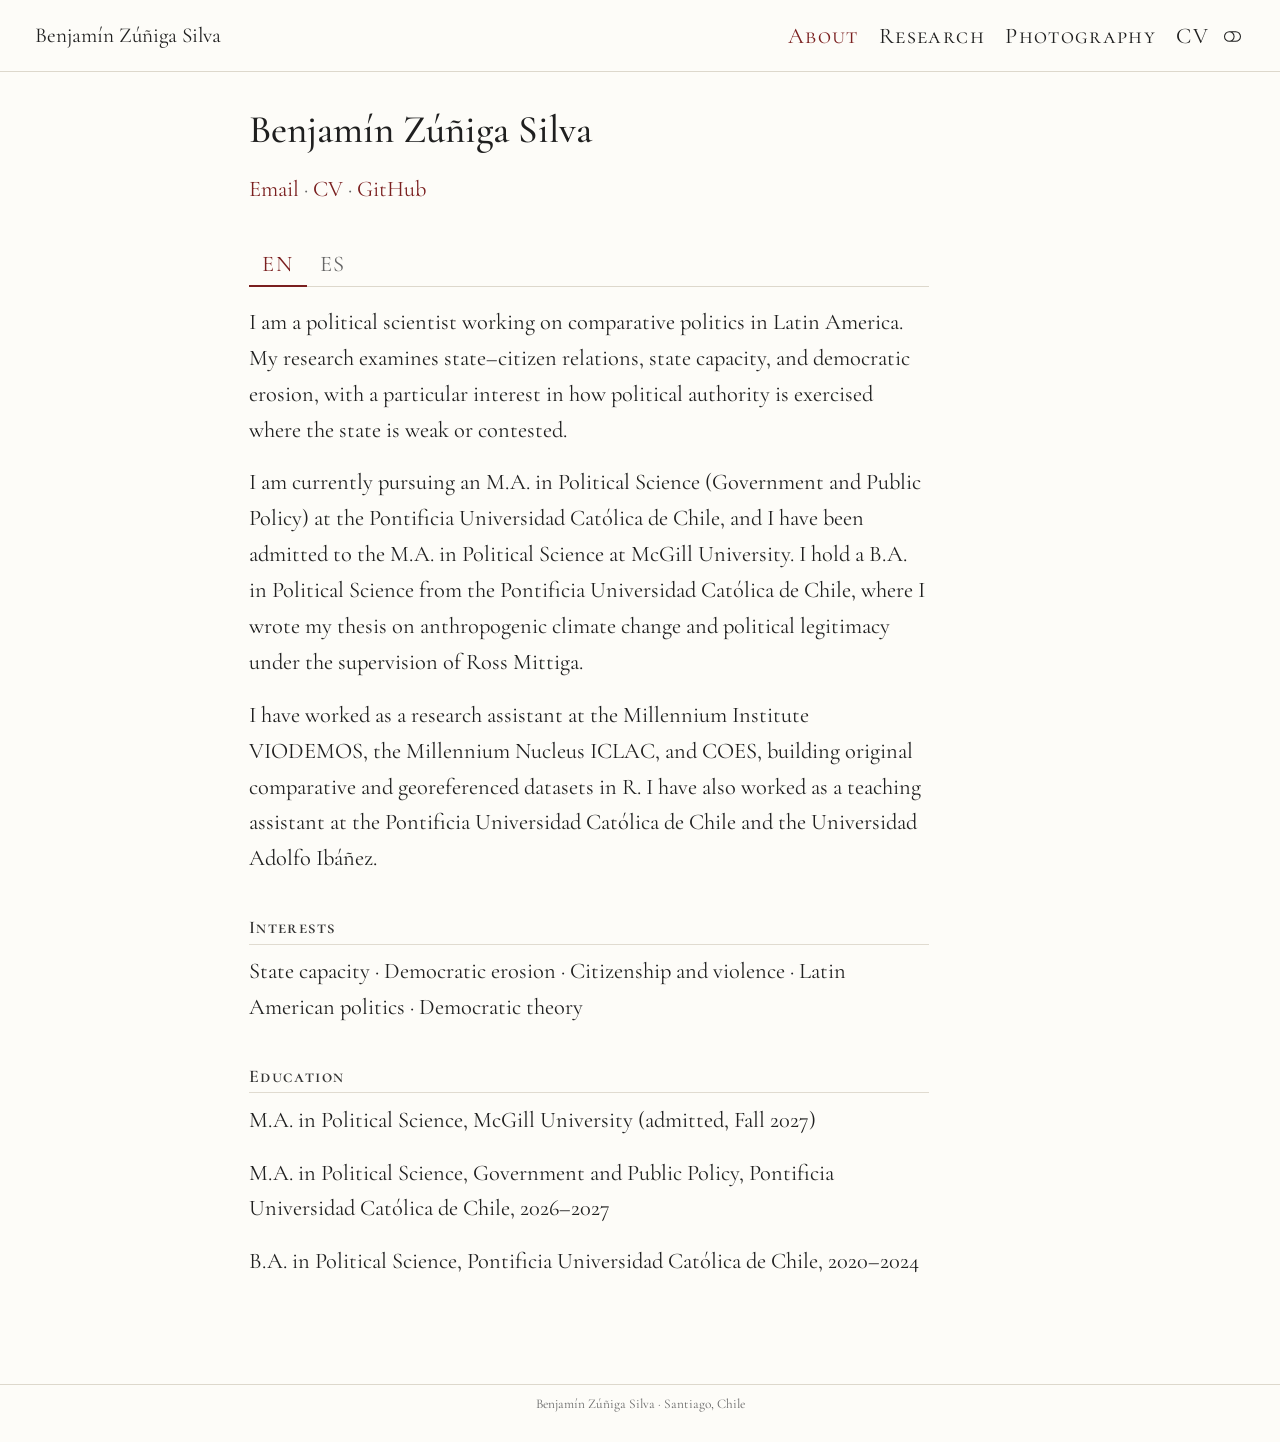
==== commit 6f55d406: "Built site for gh-pages" ====
--- a/index.html
+++ b/index.html
@@ -37,10 +37,14 @@
 <script src="site_libs/quarto-html/popper.min.js"></script>
 <script src="site_libs/quarto-html/tippy.umd.min.js"></script>
 <link href="site_libs/quarto-html/tippy.css" rel="stylesheet">
-<link href="site_libs/quarto-html/quarto-syntax-highlighting-dark-b626d73c4c936ccc3cb08be7d45d1df6.css" rel="stylesheet" id="quarto-text-highlighting-styles">
+<link href="site_libs/quarto-html/quarto-syntax-highlighting-bf27225e3a48a9273f3daa8f8e829971.css" rel="stylesheet" class="quarto-color-scheme" id="quarto-text-highlighting-styles">
+<link href="site_libs/quarto-html/quarto-syntax-highlighting-dark-b626d73c4c936ccc3cb08be7d45d1df6.css" rel="stylesheet" class="quarto-color-scheme quarto-color-alternate" id="quarto-text-highlighting-styles">
+<link href="site_libs/quarto-html/quarto-syntax-highlighting-bf27225e3a48a9273f3daa8f8e829971.css" rel="stylesheet" class="quarto-color-scheme-extra" id="quarto-text-highlighting-styles">
 <script src="site_libs/bootstrap/bootstrap.min.js"></script>
 <link href="site_libs/bootstrap/bootstrap-icons.css" rel="stylesheet">
-<link href="site_libs/bootstrap/bootstrap-730f56af0776e4a1a67507d737032341.min.css" rel="stylesheet" append-hash="true" id="quarto-bootstrap" data-mode="dark">
+<link href="site_libs/bootstrap/bootstrap-c3a1b17a1c229e7711d9467e3bd883c6.min.css" rel="stylesheet" append-hash="true" class="quarto-color-scheme" id="quarto-bootstrap" data-mode="light">
+<link href="site_libs/bootstrap/bootstrap-dark-112d35f91085cfc83942916b34484f83.min.css" rel="stylesheet" append-hash="true" class="quarto-color-scheme quarto-color-alternate" id="quarto-bootstrap" data-mode="dark">
+<link href="site_libs/bootstrap/bootstrap-c3a1b17a1c229e7711d9467e3bd883c6.min.css" rel="stylesheet" append-hash="true" class="quarto-color-scheme-extra" id="quarto-bootstrap" data-mode="light">
 <script id="quarto-search-options" type="application/json">{
   "language": {
     "search-no-results-text": "No results",
@@ -60,7 +64,169 @@
 
 </head>
 
-<body class="nav-fixed fullcontent quarto-light">
+<body class="nav-fixed fullcontent quarto-light"><script id="quarto-html-before-body" type="application/javascript">
+    const toggleBodyColorMode = (bsSheetEl) => {
+      const mode = bsSheetEl.getAttribute("data-mode");
+      const bodyEl = window.document.querySelector("body");
+      if (mode === "dark") {
+        bodyEl.classList.add("quarto-dark");
+        bodyEl.classList.remove("quarto-light");
+      } else {
+        bodyEl.classList.add("quarto-light");
+        bodyEl.classList.remove("quarto-dark");
+      }
+    }
+    const toggleBodyColorPrimary = () => {
+      const bsSheetEl = window.document.querySelector("link#quarto-bootstrap:not([rel=disabled-stylesheet])");
+      if (bsSheetEl) {
+        toggleBodyColorMode(bsSheetEl);
+      }
+    }
+    const setColorSchemeToggle = (alternate) => {
+      const toggles = window.document.querySelectorAll('.quarto-color-scheme-toggle');
+      for (let i=0; i < toggles.length; i++) {
+        const toggle = toggles[i];
+        if (toggle) {
+          if (alternate) {
+            toggle.classList.add("alternate");
+          } else {
+            toggle.classList.remove("alternate");
+          }
+        }
+      }
+    };
+    const toggleColorMode = (alternate) => {
+      // Switch the stylesheets
+      const primaryStylesheets = window.document.querySelectorAll('link.quarto-color-scheme:not(.quarto-color-alternate)');
+      const alternateStylesheets = window.document.querySelectorAll('link.quarto-color-scheme.quarto-color-alternate');
+      manageTransitions('#quarto-margin-sidebar .nav-link', false);
+      if (alternate) {
+        // note: dark is layered on light, we don't disable primary!
+        enableStylesheet(alternateStylesheets);
+        for (const sheetNode of alternateStylesheets) {
+          if (sheetNode.id === "quarto-bootstrap") {
+            toggleBodyColorMode(sheetNode);
+          }
+        }
+      } else {
+        disableStylesheet(alternateStylesheets);
+        enableStylesheet(primaryStylesheets)
+        toggleBodyColorPrimary();
+      }
+      manageTransitions('#quarto-margin-sidebar .nav-link', true);
+      // Switch the toggles
+      setColorSchemeToggle(alternate)
+      // Hack to workaround the fact that safari doesn't
+      // properly recolor the scrollbar when toggling (#1455)
+      if (navigator.userAgent.indexOf('Safari') > 0 && navigator.userAgent.indexOf('Chrome') == -1) {
+        manageTransitions("body", false);
+        window.scrollTo(0, 1);
+        setTimeout(() => {
+          window.scrollTo(0, 0);
+          manageTransitions("body", true);
+        }, 40);
+      }
+    }
+    const disableStylesheet = (stylesheets) => {
+      for (let i=0; i < stylesheets.length; i++) {
+        const stylesheet = stylesheets[i];
+        stylesheet.rel = 'disabled-stylesheet';
+      }
+    }
+    const enableStylesheet = (stylesheets) => {
+      for (let i=0; i < stylesheets.length; i++) {
+        const stylesheet = stylesheets[i];
+        if(stylesheet.rel !== 'stylesheet') { // for Chrome, which will still FOUC without this check
+          stylesheet.rel = 'stylesheet';
+        }
+      }
+    }
+    const manageTransitions = (selector, allowTransitions) => {
+      const els = window.document.querySelectorAll(selector);
+      for (let i=0; i < els.length; i++) {
+        const el = els[i];
+        if (allowTransitions) {
+          el.classList.remove('notransition');
+        } else {
+          el.classList.add('notransition');
+        }
+      }
+    }
+    const isFileUrl = () => {
+      return window.location.protocol === 'file:';
+    }
+    const hasAlternateSentinel = () => {
+      let styleSentinel = getColorSchemeSentinel();
+      if (styleSentinel !== null) {
+        return styleSentinel === "alternate";
+      } else {
+        return false;
+      }
+    }
+    const setStyleSentinel = (alternate) => {
+      const value = alternate ? "alternate" : "default";
+      if (!isFileUrl()) {
+        window.localStorage.setItem("quarto-color-scheme", value);
+      } else {
+        localAlternateSentinel = value;
+      }
+    }
+    const getColorSchemeSentinel = () => {
+      if (!isFileUrl()) {
+        const storageValue = window.localStorage.getItem("quarto-color-scheme");
+        return storageValue != null ? storageValue : localAlternateSentinel;
+      } else {
+        return localAlternateSentinel;
+      }
+    }
+    const toggleGiscusIfUsed = (isAlternate, darkModeDefault) => {
+      const baseTheme = document.querySelector('#giscus-base-theme')?.value ?? 'light';
+      const alternateTheme = document.querySelector('#giscus-alt-theme')?.value ?? 'dark';
+      let newTheme = '';
+      if(authorPrefersDark) {
+        newTheme = isAlternate ? baseTheme : alternateTheme;
+      } else {
+        newTheme = isAlternate ? alternateTheme : baseTheme;
+      }
+      const changeGiscusTheme = () => {
+        // From: https://github.com/giscus/giscus/issues/336
+        const sendMessage = (message) => {
+          const iframe = document.querySelector('iframe.giscus-frame');
+          if (!iframe) return;
+          iframe.contentWindow.postMessage({ giscus: message }, 'https://giscus.app');
+        }
+        sendMessage({
+          setConfig: {
+            theme: newTheme
+          }
+        });
+      }
+      const isGiscussLoaded = window.document.querySelector('iframe.giscus-frame') !== null;
+      if (isGiscussLoaded) {
+        changeGiscusTheme();
+      }
+    };
+    const authorPrefersDark = false;
+    const darkModeDefault = authorPrefersDark;
+      document.querySelector('link#quarto-text-highlighting-styles.quarto-color-scheme-extra').rel = 'disabled-stylesheet';
+      document.querySelector('link#quarto-bootstrap.quarto-color-scheme-extra').rel = 'disabled-stylesheet';
+    let localAlternateSentinel = darkModeDefault ? 'alternate' : 'default';
+    // Dark / light mode switch
+    window.quartoToggleColorScheme = () => {
+      // Read the current dark / light value
+      let toAlternate = !hasAlternateSentinel();
+      toggleColorMode(toAlternate);
+      setStyleSentinel(toAlternate);
+      toggleGiscusIfUsed(toAlternate, darkModeDefault);
+      window.dispatchEvent(new Event('resize'));
+    };
+    // Switch to dark mode if need be
+    if (hasAlternateSentinel()) {
+      toggleColorMode(true);
+    } else {
+      toggleColorMode(false);
+    }
+  </script>
 
 <div id="quarto-search-results"></div>
   <header id="quarto-header" class="headroom fixed-top">
@@ -95,6 +261,7 @@
 </ul>
           </div> <!-- /navcollapse -->
             <div class="quarto-navbar-tools">
+  <a href="" class="quarto-color-scheme-toggle quarto-navigation-tool  px-1" onclick="window.quartoToggleColorScheme(); return false;" title="Toggle dark mode"><i class="bi"></i></a>
 </div>
       </div> <!-- /container-fluid -->
     </nav>
@@ -106,6 +273,7 @@
     
 <!-- main -->
 <main class="content" id="quarto-document-content">
+
 
 <header id="title-block-header" class="quarto-title-block default">
 <div class="quarto-title">
@@ -170,6 +338,19 @@
 </main> <!-- /main -->
 <script id="quarto-html-after-body" type="application/javascript">
   window.document.addEventListener("DOMContentLoaded", function (event) {
+    // Ensure there is a toggle, if there isn't float one in the top right
+    if (window.document.querySelector('.quarto-color-scheme-toggle') === null) {
+      const a = window.document.createElement('a');
+      a.classList.add('top-right');
+      a.classList.add('quarto-color-scheme-toggle');
+      a.href = "";
+      a.onclick = function() { try { window.quartoToggleColorScheme(); } catch {} return false; };
+      const i = window.document.createElement("i");
+      i.classList.add('bi');
+      a.appendChild(i);
+      window.document.body.appendChild(a);
+    }
+    setColorSchemeToggle(hasAlternateSentinel())
     const isCodeAnnotation = (el) => {
       for (const clz of el.classList) {
         if (clz.startsWith('code-annotation-')) {                     
--- a/site_libs/quarto-html/quarto-syntax-highlighting-bf27225e3a48a9273f3daa8f8e829971.css
+++ b/site_libs/quarto-html/quarto-syntax-highlighting-bf27225e3a48a9273f3daa8f8e829971.css
@@ -0,0 +1,236 @@
+/* quarto syntax highlight colors */
+:root {
+  --quarto-hl-ot-color: #003B4F;
+  --quarto-hl-at-color: #657422;
+  --quarto-hl-ss-color: #20794D;
+  --quarto-hl-an-color: #5E5E5E;
+  --quarto-hl-fu-color: #4758AB;
+  --quarto-hl-st-color: #20794D;
+  --quarto-hl-cf-color: #003B4F;
+  --quarto-hl-op-color: #5E5E5E;
+  --quarto-hl-er-color: #AD0000;
+  --quarto-hl-bn-color: #AD0000;
+  --quarto-hl-al-color: #AD0000;
+  --quarto-hl-va-color: #111111;
+  --quarto-hl-bu-color: inherit;
+  --quarto-hl-ex-color: inherit;
+  --quarto-hl-pp-color: #AD0000;
+  --quarto-hl-in-color: #5E5E5E;
+  --quarto-hl-vs-color: #20794D;
+  --quarto-hl-wa-color: #5E5E5E;
+  --quarto-hl-do-color: #5E5E5E;
+  --quarto-hl-im-color: #00769E;
+  --quarto-hl-ch-color: #20794D;
+  --quarto-hl-dt-color: #AD0000;
+  --quarto-hl-fl-color: #AD0000;
+  --quarto-hl-co-color: #5E5E5E;
+  --quarto-hl-cv-color: #5E5E5E;
+  --quarto-hl-cn-color: #8f5902;
+  --quarto-hl-sc-color: #5E5E5E;
+  --quarto-hl-dv-color: #AD0000;
+  --quarto-hl-kw-color: #003B4F;
+}
+
+/* other quarto variables */
+:root {
+  --quarto-font-monospace: SFMono-Regular, Menlo, Monaco, Consolas, "Liberation Mono", "Courier New", monospace;
+}
+
+/* syntax highlight based on Pandoc's rules */
+pre > code.sourceCode > span {
+  color: #003B4F;
+}
+
+code.sourceCode > span {
+  color: #003B4F;
+}
+
+div.sourceCode,
+div.sourceCode pre.sourceCode {
+  color: #003B4F;
+}
+
+/* Normal */
+code span {
+  color: #003B4F;
+}
+
+/* Alert */
+code span.al {
+  color: #AD0000;
+  font-style: inherit;
+}
+
+/* Annotation */
+code span.an {
+  color: #5E5E5E;
+  font-style: inherit;
+}
+
+/* Attribute */
+code span.at {
+  color: #657422;
+  font-style: inherit;
+}
+
+/* BaseN */
+code span.bn {
+  color: #AD0000;
+  font-style: inherit;
+}
+
+/* BuiltIn */
+code span.bu {
+  font-style: inherit;
+}
+
+/* ControlFlow */
+code span.cf {
+  color: #003B4F;
+  font-weight: bold;
+  font-style: inherit;
+}
+
+/* Char */
+code span.ch {
+  color: #20794D;
+  font-style: inherit;
+}
+
+/* Constant */
+code span.cn {
+  color: #8f5902;
+  font-style: inherit;
+}
+
+/* Comment */
+code span.co {
+  color: #5E5E5E;
+  font-style: inherit;
+}
+
+/* CommentVar */
+code span.cv {
+  color: #5E5E5E;
+  font-style: italic;
+}
+
+/* Documentation */
+code span.do {
+  color: #5E5E5E;
+  font-style: italic;
+}
+
+/* DataType */
+code span.dt {
+  color: #AD0000;
+  font-style: inherit;
+}
+
+/* DecVal */
+code span.dv {
+  color: #AD0000;
+  font-style: inherit;
+}
+
+/* Error */
+code span.er {
+  color: #AD0000;
+  font-style: inherit;
+}
+
+/* Extension */
+code span.ex {
+  font-style: inherit;
+}
+
+/* Float */
+code span.fl {
+  color: #AD0000;
+  font-style: inherit;
+}
+
+/* Function */
+code span.fu {
+  color: #4758AB;
+  font-style: inherit;
+}
+
+/* Import */
+code span.im {
+  color: #00769E;
+  font-style: inherit;
+}
+
+/* Information */
+code span.in {
+  color: #5E5E5E;
+  font-style: inherit;
+}
+
+/* Keyword */
+code span.kw {
+  color: #003B4F;
+  font-weight: bold;
+  font-style: inherit;
+}
+
+/* Operator */
+code span.op {
+  color: #5E5E5E;
+  font-style: inherit;
+}
+
+/* Other */
+code span.ot {
+  color: #003B4F;
+  font-style: inherit;
+}
+
+/* Preprocessor */
+code span.pp {
+  color: #AD0000;
+  font-style: inherit;
+}
+
+/* SpecialChar */
+code span.sc {
+  color: #5E5E5E;
+  font-style: inherit;
+}
+
+/* SpecialString */
+code span.ss {
+  color: #20794D;
+  font-style: inherit;
+}
+
+/* String */
+code span.st {
+  color: #20794D;
+  font-style: inherit;
+}
+
+/* Variable */
+code span.va {
+  color: #111111;
+  font-style: inherit;
+}
+
+/* VerbatimString */
+code span.vs {
+  color: #20794D;
+  font-style: inherit;
+}
+
+/* Warning */
+code span.wa {
+  color: #5E5E5E;
+  font-style: italic;
+}
+
+.prevent-inlining {
+  content: "</";
+}
+
+/*# sourceMappingURL=8be38f48d34c45af72792cbd699585e7.css.map */
--- a/site_libs/quarto-html/quarto-syntax-highlighting-bf27225e3a48a9273f3daa8f8e829971.css
+++ b/site_libs/quarto-html/quarto-syntax-highlighting-bf27225e3a48a9273f3daa8f8e829971.css
@@ -0,0 +1,236 @@
+/* quarto syntax highlight colors */
+:root {
+  --quarto-hl-ot-color: #003B4F;
+  --quarto-hl-at-color: #657422;
+  --quarto-hl-ss-color: #20794D;
+  --quarto-hl-an-color: #5E5E5E;
+  --quarto-hl-fu-color: #4758AB;
+  --quarto-hl-st-color: #20794D;
+  --quarto-hl-cf-color: #003B4F;
+  --quarto-hl-op-color: #5E5E5E;
+  --quarto-hl-er-color: #AD0000;
+  --quarto-hl-bn-color: #AD0000;
+  --quarto-hl-al-color: #AD0000;
+  --quarto-hl-va-color: #111111;
+  --quarto-hl-bu-color: inherit;
+  --quarto-hl-ex-color: inherit;
+  --quarto-hl-pp-color: #AD0000;
+  --quarto-hl-in-color: #5E5E5E;
+  --quarto-hl-vs-color: #20794D;
+  --quarto-hl-wa-color: #5E5E5E;
+  --quarto-hl-do-color: #5E5E5E;
+  --quarto-hl-im-color: #00769E;
+  --quarto-hl-ch-color: #20794D;
+  --quarto-hl-dt-color: #AD0000;
+  --quarto-hl-fl-color: #AD0000;
+  --quarto-hl-co-color: #5E5E5E;
+  --quarto-hl-cv-color: #5E5E5E;
+  --quarto-hl-cn-color: #8f5902;
+  --quarto-hl-sc-color: #5E5E5E;
+  --quarto-hl-dv-color: #AD0000;
+  --quarto-hl-kw-color: #003B4F;
+}
+
+/* other quarto variables */
+:root {
+  --quarto-font-monospace: SFMono-Regular, Menlo, Monaco, Consolas, "Liberation Mono", "Courier New", monospace;
+}
+
+/* syntax highlight based on Pandoc's rules */
+pre > code.sourceCode > span {
+  color: #003B4F;
+}
+
+code.sourceCode > span {
+  color: #003B4F;
+}
+
+div.sourceCode,
+div.sourceCode pre.sourceCode {
+  color: #003B4F;
+}
+
+/* Normal */
+code span {
+  color: #003B4F;
+}
+
+/* Alert */
+code span.al {
+  color: #AD0000;
+  font-style: inherit;
+}
+
+/* Annotation */
+code span.an {
+  color: #5E5E5E;
+  font-style: inherit;
+}
+
+/* Attribute */
+code span.at {
+  color: #657422;
+  font-style: inherit;
+}
+
+/* BaseN */
+code span.bn {
+  color: #AD0000;
+  font-style: inherit;
+}
+
+/* BuiltIn */
+code span.bu {
+  font-style: inherit;
+}
+
+/* ControlFlow */
+code span.cf {
+  color: #003B4F;
+  font-weight: bold;
+  font-style: inherit;
+}
+
+/* Char */
+code span.ch {
+  color: #20794D;
+  font-style: inherit;
+}
+
+/* Constant */
+code span.cn {
+  color: #8f5902;
+  font-style: inherit;
+}
+
+/* Comment */
+code span.co {
+  color: #5E5E5E;
+  font-style: inherit;
+}
+
+/* CommentVar */
+code span.cv {
+  color: #5E5E5E;
+  font-style: italic;
+}
+
+/* Documentation */
+code span.do {
+  color: #5E5E5E;
+  font-style: italic;
+}
+
+/* DataType */
+code span.dt {
+  color: #AD0000;
+  font-style: inherit;
+}
+
+/* DecVal */
+code span.dv {
+  color: #AD0000;
+  font-style: inherit;
+}
+
+/* Error */
+code span.er {
+  color: #AD0000;
+  font-style: inherit;
+}
+
+/* Extension */
+code span.ex {
+  font-style: inherit;
+}
+
+/* Float */
+code span.fl {
+  color: #AD0000;
+  font-style: inherit;
+}
+
+/* Function */
+code span.fu {
+  color: #4758AB;
+  font-style: inherit;
+}
+
+/* Import */
+code span.im {
+  color: #00769E;
+  font-style: inherit;
+}
+
+/* Information */
+code span.in {
+  color: #5E5E5E;
+  font-style: inherit;
+}
+
+/* Keyword */
+code span.kw {
+  color: #003B4F;
+  font-weight: bold;
+  font-style: inherit;
+}
+
+/* Operator */
+code span.op {
+  color: #5E5E5E;
+  font-style: inherit;
+}
+
+/* Other */
+code span.ot {
+  color: #003B4F;
+  font-style: inherit;
+}
+
+/* Preprocessor */
+code span.pp {
+  color: #AD0000;
+  font-style: inherit;
+}
+
+/* SpecialChar */
+code span.sc {
+  color: #5E5E5E;
+  font-style: inherit;
+}
+
+/* SpecialString */
+code span.ss {
+  color: #20794D;
+  font-style: inherit;
+}
+
+/* String */
+code span.st {
+  color: #20794D;
+  font-style: inherit;
+}
+
+/* Variable */
+code span.va {
+  color: #111111;
+  font-style: inherit;
+}
+
+/* VerbatimString */
+code span.vs {
+  color: #20794D;
+  font-style: inherit;
+}
+
+/* Warning */
+code span.wa {
+  color: #5E5E5E;
+  font-style: italic;
+}
+
+.prevent-inlining {
+  content: "</";
+}
+
+/*# sourceMappingURL=8be38f48d34c45af72792cbd699585e7.css.map */
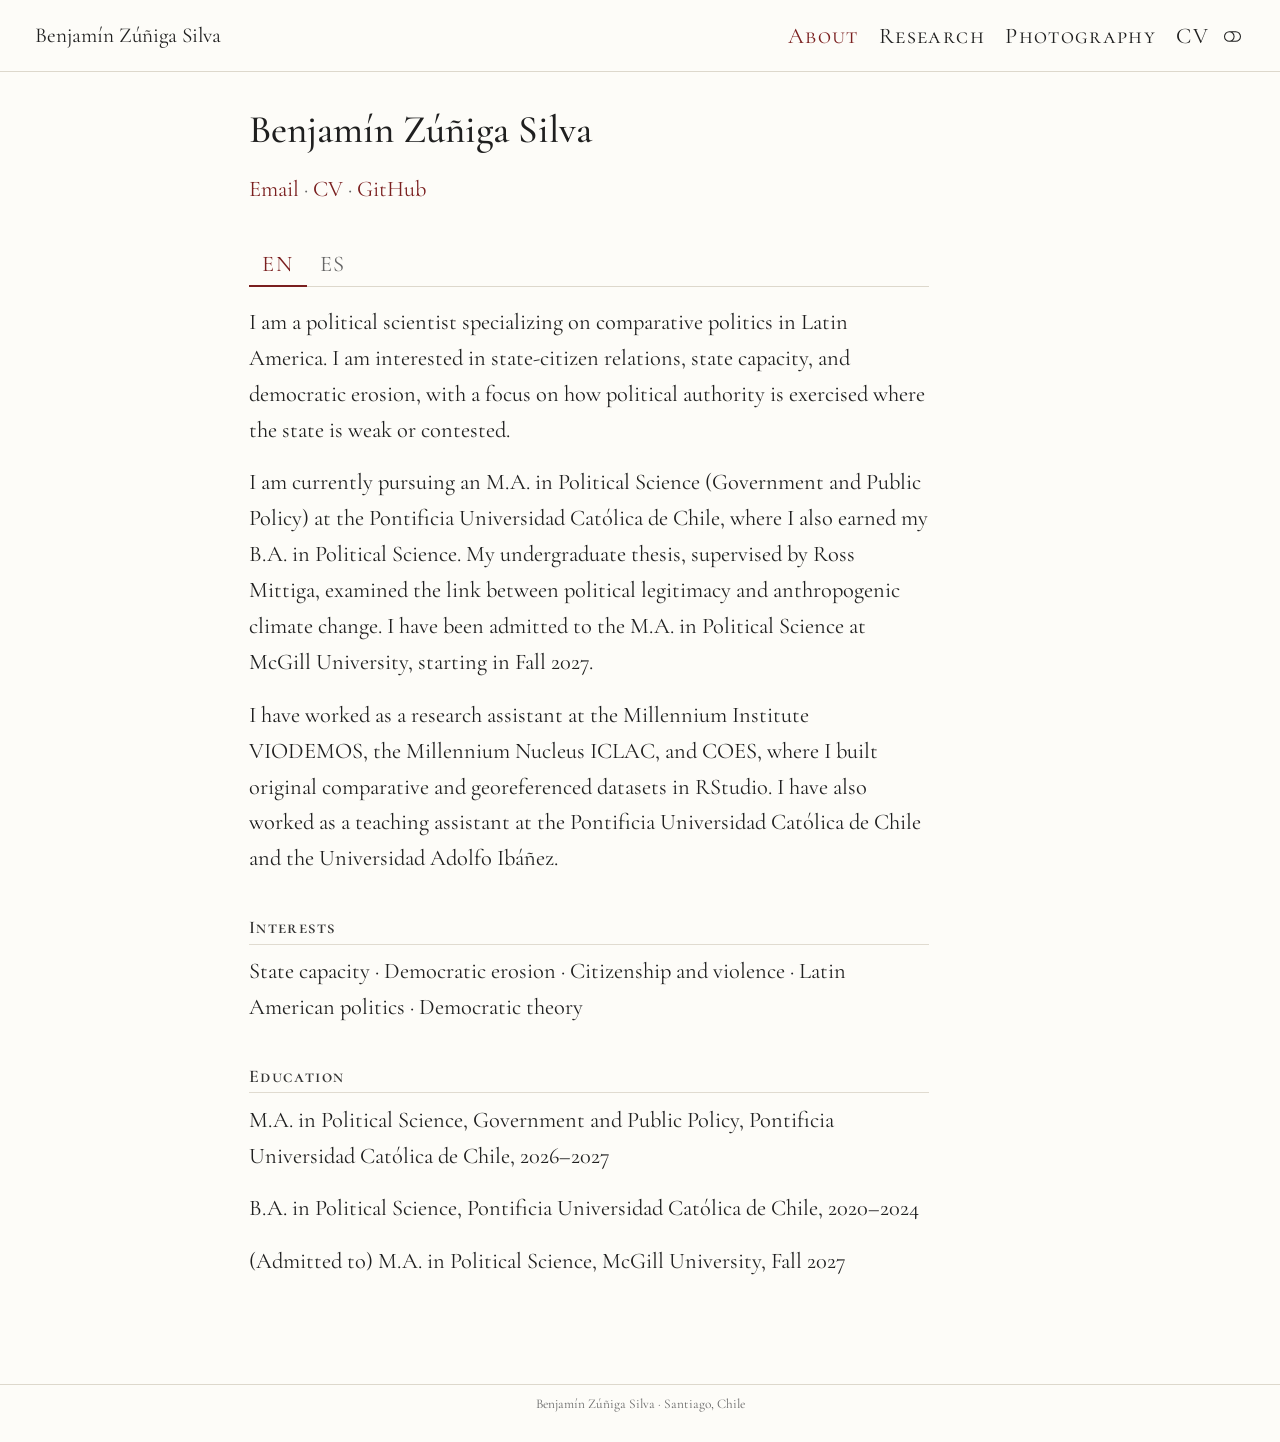
==== commit c5159caf: "Built site for gh-pages" ====
--- a/index.html
+++ b/index.html
@@ -42,9 +42,9 @@
 <link href="site_libs/quarto-html/quarto-syntax-highlighting-bf27225e3a48a9273f3daa8f8e829971.css" rel="stylesheet" class="quarto-color-scheme-extra" id="quarto-text-highlighting-styles">
 <script src="site_libs/bootstrap/bootstrap.min.js"></script>
 <link href="site_libs/bootstrap/bootstrap-icons.css" rel="stylesheet">
-<link href="site_libs/bootstrap/bootstrap-c3a1b17a1c229e7711d9467e3bd883c6.min.css" rel="stylesheet" append-hash="true" class="quarto-color-scheme" id="quarto-bootstrap" data-mode="light">
-<link href="site_libs/bootstrap/bootstrap-dark-112d35f91085cfc83942916b34484f83.min.css" rel="stylesheet" append-hash="true" class="quarto-color-scheme quarto-color-alternate" id="quarto-bootstrap" data-mode="dark">
-<link href="site_libs/bootstrap/bootstrap-c3a1b17a1c229e7711d9467e3bd883c6.min.css" rel="stylesheet" append-hash="true" class="quarto-color-scheme-extra" id="quarto-bootstrap" data-mode="light">
+<link href="site_libs/bootstrap/bootstrap-b674c210c94940665703441962c82902.min.css" rel="stylesheet" append-hash="true" class="quarto-color-scheme" id="quarto-bootstrap" data-mode="light">
+<link href="site_libs/bootstrap/bootstrap-dark-8b60aab94485a7bf014d403d977dd71e.min.css" rel="stylesheet" append-hash="true" class="quarto-color-scheme quarto-color-alternate" id="quarto-bootstrap" data-mode="dark">
+<link href="site_libs/bootstrap/bootstrap-b674c210c94940665703441962c82902.min.css" rel="stylesheet" append-hash="true" class="quarto-color-scheme-extra" id="quarto-bootstrap" data-mode="light">
 <script id="quarto-search-options" type="application/json">{
   "language": {
     "search-no-results-text": "No results",
@@ -301,33 +301,33 @@
 <ul class="nav nav-tabs" role="tablist"><li class="nav-item" role="presentation"><a class="nav-link active" id="tabset-1-1-tab" data-bs-toggle="tab" data-bs-target="#tabset-1-1" role="tab" aria-controls="tabset-1-1" aria-selected="true" href="">EN</a></li><li class="nav-item" role="presentation"><a class="nav-link" id="tabset-1-2-tab" data-bs-toggle="tab" data-bs-target="#tabset-1-2" role="tab" aria-controls="tabset-1-2" aria-selected="false" href="">ES</a></li></ul>
 <div class="tab-content" data-group="lang">
 <div id="tabset-1-1" class="tab-pane active" role="tabpanel" aria-labelledby="tabset-1-1-tab">
-<p>I am a political scientist working on comparative politics in Latin America. My research examines state–citizen relations, state capacity, and democratic erosion, with a particular interest in how political authority is exercised where the state is weak or contested.</p>
-<p>I am currently pursuing an M.A.&nbsp;in Political Science (Government and Public Policy) at the Pontificia Universidad Católica de Chile, and I have been admitted to the M.A.&nbsp;in Political Science at McGill University. I hold a B.A. in Political Science from the Pontificia Universidad Católica de Chile, where I wrote my thesis on anthropogenic climate change and political legitimacy under the supervision of Ross Mittiga.</p>
-<p>I have worked as a research assistant at the Millennium Institute VIODEMOS, the Millennium Nucleus ICLAC, and COES, building original comparative and georeferenced datasets in R. I have also worked as a teaching assistant at the Pontificia Universidad Católica de Chile and the Universidad Adolfo Ibáñez.</p>
+<p>I am a political scientist specializing on comparative politics in Latin America. I am interested in state-citizen relations, state capacity, and democratic erosion, with a focus on how political authority is exercised where the state is weak or contested.</p>
+<p>I am currently pursuing an M.A.&nbsp;in Political Science (Government and Public Policy) at the Pontificia Universidad Católica de Chile, where I also earned my B.A. in Political Science. My undergraduate thesis, supervised by Ross Mittiga, examined the link between political legitimacy and anthropogenic climate change. I have been admitted to the M.A.&nbsp;in Political Science at McGill University, starting in Fall 2027.</p>
+<p>I have worked as a research assistant at the Millennium Institute VIODEMOS, the Millennium Nucleus ICLAC, and COES, where I built original comparative and georeferenced datasets in RStudio. I have also worked as a teaching assistant at the Pontificia Universidad Católica de Chile and the Universidad Adolfo Ibáñez.</p>
 <section id="interests" class="level3">
 <h3 data-anchor-id="interests">Interests</h3>
 <p>State capacity · Democratic erosion · Citizenship and violence · Latin American politics · Democratic theory</p>
 </section>
 <section id="education" class="level3">
 <h3 data-anchor-id="education">Education</h3>
-<p>M.A.&nbsp;in Political Science, McGill University (admitted, Fall 2027)</p>
 <p>M.A.&nbsp;in Political Science, Government and Public Policy, Pontificia Universidad Católica de Chile, 2026–2027</p>
 <p>B.A. in Political Science, Pontificia Universidad Católica de Chile, 2020–2024</p>
+<p>(Admitted to) M.A.&nbsp;in Political Science, McGill University, Fall 2027</p>
 </section>
 </div>
 <div id="tabset-1-2" class="tab-pane" role="tabpanel" aria-labelledby="tabset-1-2-tab">
-<p>Soy cientista político, y me especializo en política comparada en América Latina. Mi investigación se enfoca en las relaciones entre Estado y ciudadanía, la capacidad estatal y la erosión democrática, con especial interés en cómo se ejerce la autoridad política donde la presencia del Estado es débil o disputada.</p>
-<p>Actualmente curso el Magíster en Ciencia Política, mención Gobierno y Políticas Públicas, en la Pontificia Universidad Católica de Chile, y fui admitido al M.A.&nbsp;in Political Science de McGill University. Soy Cientista Político de la Pontificia Universidad Católica de Chile, donde escribí mi tesis sobre cambio climático antropogénico y legitimidad política bajo la supervisión de Ross Mittiga.</p>
-<p>He trabajado como ayudante de investigación en el Instituto Milenio VIODEMOS, el Núcleo Milenio ICLAC y COES, construyendo bases de datos comparadas y georreferenciadas originales en R. También he sido ayudante de cátedra en la PUC y en la Universidad Adolfo Ibáñez.</p>
+<p>Soy cientista político y me especializo en política comparada de América Latina. Me interesan las relaciones entre Estado y ciudadanía, la capacidad estatal y la erosión democrática, con especial atención a cómo se ejerce la autoridad política donde la presencia del Estado es débil o disputada.</p>
+<p>Actualmente curso el Magíster en Ciencia Política, mención Gobierno y Políticas Públicas, en la Pontificia Universidad Católica de Chile, donde también me recibí de Cientista Político. Mi tesis de pregrado, dirigida por Ross Mittiga, abordó la relación entre legitimidad política y cambio climático antropogénico. Fui admitido al M.A.&nbsp;in Political Science de McGill University, para el ingreso de 2027</p>
+<p>He trabajado como ayudante de investigación en el Instituto Milenio VIODEMOS, el Núcleo Milenio ICLAC y COES, donde construí bases de datos originales, comparadas y georreferenciadas, utilizando RStudio. También he sido ayudante de cátedra en la Pontificia Universidad Católica de Chile y en la Universidad Adolfo Ibáñez.</p>
 <section id="intereses" class="level3">
 <h3 data-anchor-id="intereses">Intereses</h3>
 <p>Capacidad estatal · Erosión democrática · Ciudadanía y violencia · Política latinoamericana · Teoría democrática</p>
 </section>
 <section id="formación" class="level3">
 <h3 data-anchor-id="formación">Formación</h3>
-<p>M.A.&nbsp;in Political Science, McGill University (admitido, otoño 2027)</p>
 <p>Magíster en Ciencia Política, mención Gobierno y Políticas Públicas, Pontificia Universidad Católica de Chile, 2026–2027</p>
 <p>Cientista Político, Pontificia Universidad Católica de Chile, 2020–2024</p>
+<p>(Admitido a) M.A.&nbsp;in Political Science, McGill University, otoño de 2027</p>
 </section>
 </div>
 </div>
